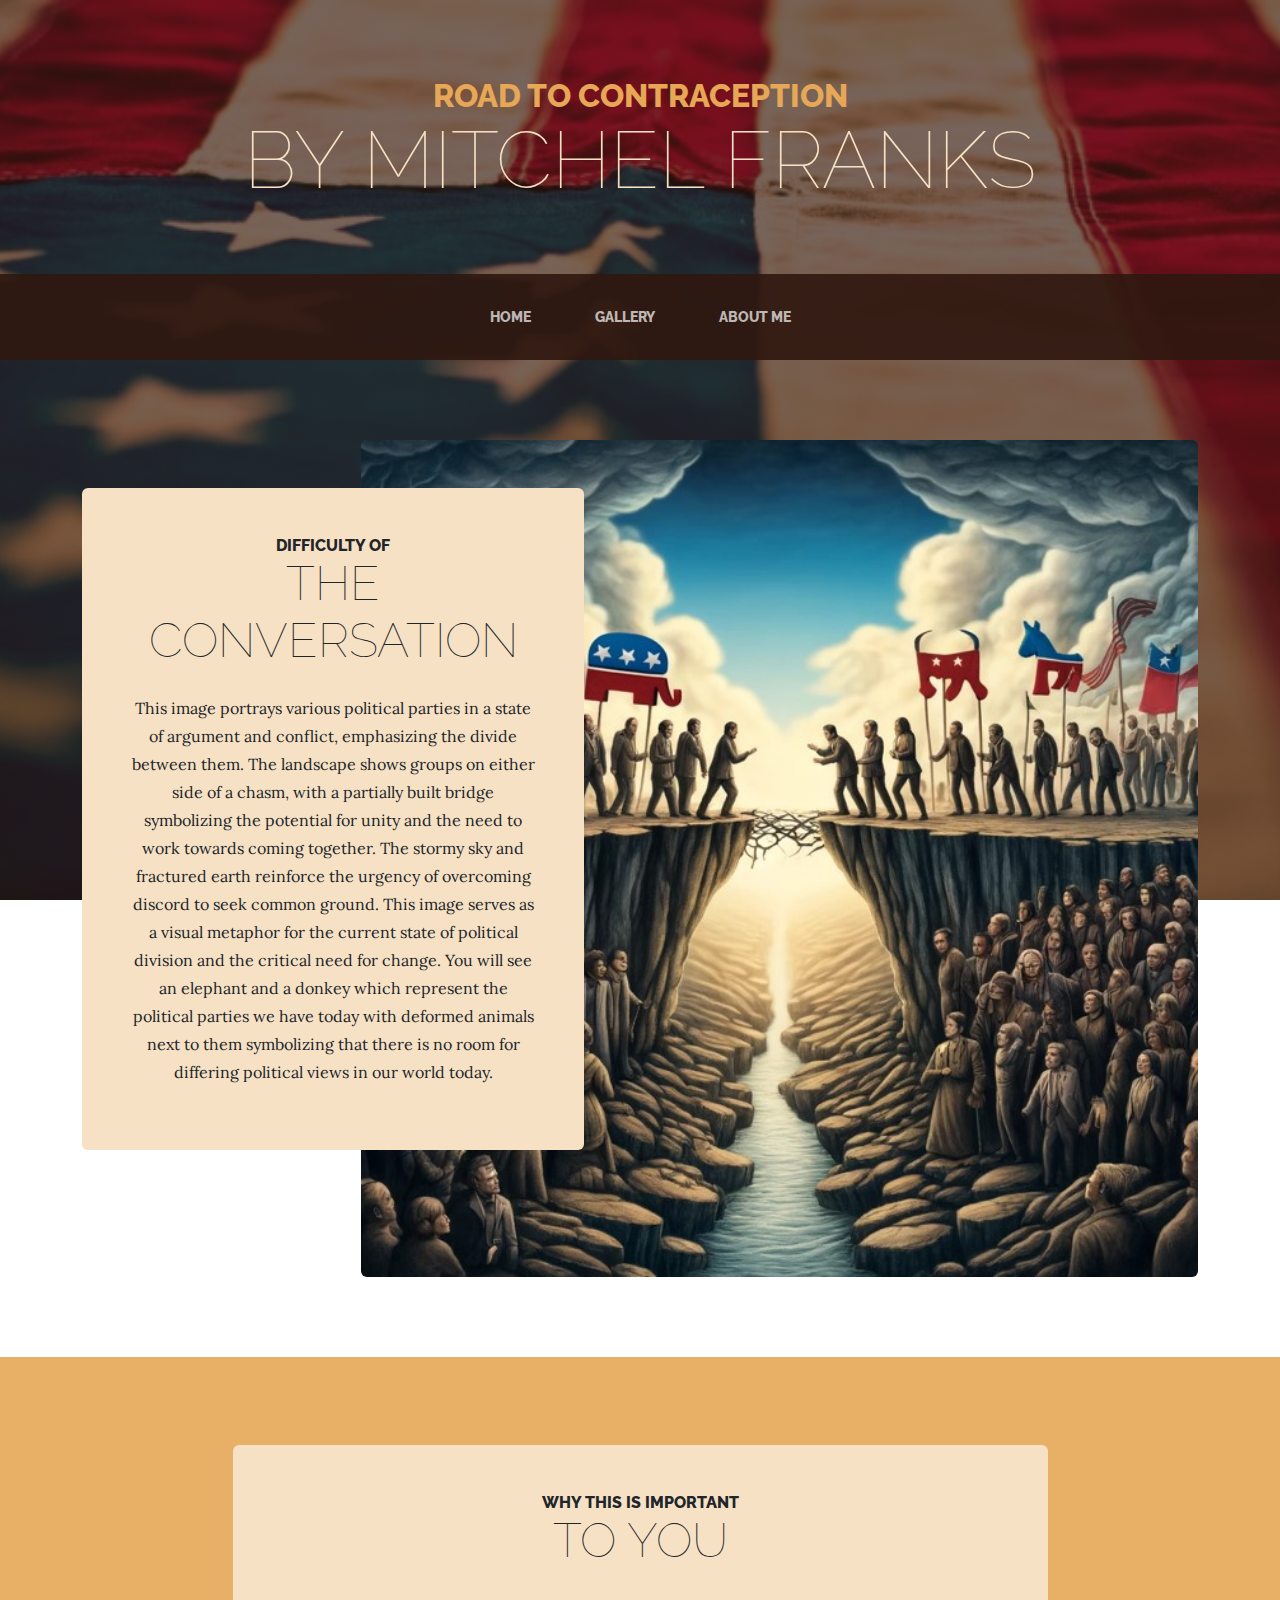
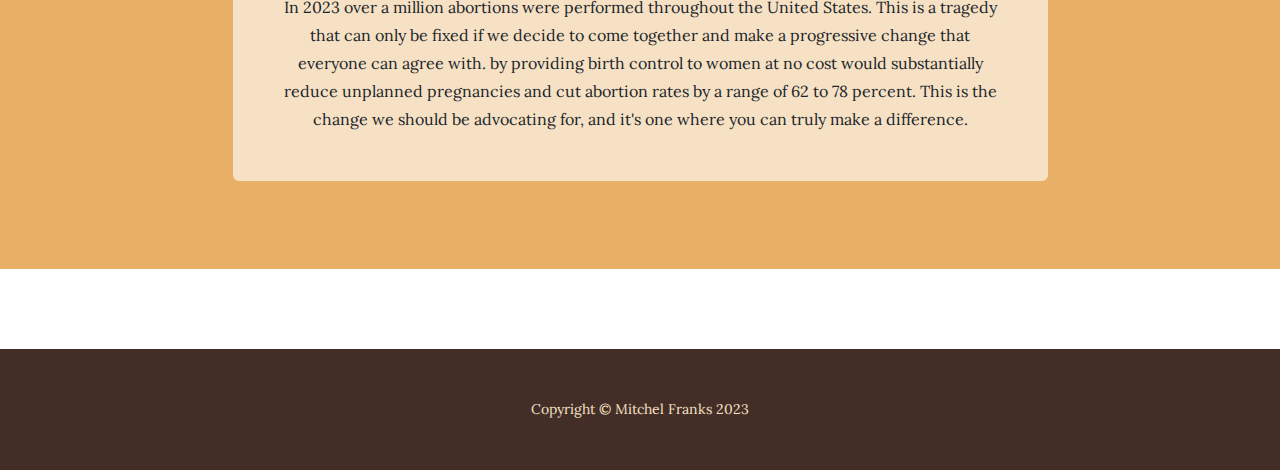
==== index.html @ 3abc6448 "Add files via upload" ====
<!DOCTYPE html>
<html lang="en">
    <head>
        <meta charset="utf-8" />
        <meta name="viewport" content="width=device-width, initial-scale=1, shrink-to-fit=no" />
        <meta name="description" content="" />
        <meta name="author" content="" />
        <title>road to contraception</title>
        <link rel="icon" type="image/x-icon" href="assets/favicon.ico" />
        <!-- Google fonts-->
        <link href="https://fonts.googleapis.com/css?family=Raleway:100,100i,200,200i,300,300i,400,400i,500,500i,600,600i,700,700i,800,800i,900,900i" rel="stylesheet" />
        <link href="https://fonts.googleapis.com/css?family=Lora:400,400i,700,700i" rel="stylesheet" />
        <!-- Core theme CSS (includes Bootstrap)-->
        <link href="css/styles.css" rel="stylesheet" />
    </head>
    <body>
        <header>
            <h1 class="site-heading text-center text-faded d-none d-lg-block">
                <span class="site-heading-upper text-primary mb-3">Road to Contraception</span>
                <span class="site-heading-lower">By Mitchel Franks</span>
            </h1>
        </header>
        <!-- Navigation-->
        <nav class="navbar navbar-expand-lg navbar-dark py-lg-4" id="mainNav">
            <div class="container">
                <a class="navbar-brand text-uppercase fw-bold d-lg-none" href="index.html">Start Bootstrap</a>
                <button class="navbar-toggler" type="button" data-bs-toggle="collapse" data-bs-target="#navbarSupportedContent" aria-controls="navbarSupportedContent" aria-expanded="false" aria-label="Toggle navigation"><span class="navbar-toggler-icon"></span></button>
                <div class="collapse navbar-collapse" id="navbarSupportedContent">
                    <ul class="navbar-nav mx-auto">
                        <li class="nav-item px-lg-4"><a class="nav-link text-uppercase" href="index.html">Home</a></li>
                        
                        <li class="nav-item px-lg-4"><a class="nav-link text-uppercase" href="products.html">Gallery</a></li>
                        <li class="nav-item px-lg-4"><a class="nav-link text-uppercase" href="about.html">About me</a></li>
                        <!-- <li class="nav-item px-lg-4"><a class="nav-link text-uppercase" href="store.html">Store</a></li> -->
                    </ul>
                </div>
            </div>
        </nav>
        <section class="page-section clearfix">
            <div class="container">
                <div class="intro">
                    <img class="intro-img img-fluid mb-3 mb-lg-0 rounded" src="assets/img/intro.jpg" alt="..." />
                    <div class="intro-text left-0 text-center bg-faded p-5 rounded">
                        <h2 class="section-heading mb-4">
                            <span class="section-heading-upper">Difficulty of</span>
                            <span class="section-heading-lower">The Conversation</span>
                        </h2>
                        <p class="mb-3">This image portrays various political parties in a state of argument and conflict, emphasizing the divide between them. The landscape shows groups on either side of a chasm, with a partially built bridge symbolizing the potential for unity and the need to work towards coming together. The stormy sky and fractured earth reinforce the urgency of overcoming discord to seek common ground. This image serves as a visual metaphor for the current state of political division and the critical need for change. You will see an elephant and a donkey which represent the political parties we have today with deformed animals next to them symbolizing that there is no room for differing political views in our world today.

                        </p>
                        <!-- <div class="intro-button mx-auto"><a class="btn btn-primary btn-xl" href="#!">Visit Us Today!</a></div> -->
                    </div>
                </div>
            </div>
        </section>
        <section class="page-section cta">
            <div class="container">
                <div class="row">
                    <div class="col-xl-9 mx-auto">
                        <div class="cta-inner bg-faded text-center rounded">
                            <h2 class="section-heading mb-4">
                                <span class="section-heading-upper">Why This is Important</span>
                                <span class="section-heading-lower">To You</span>
                            </h2>
                            <p class="mb-0">In 2023 over a million abortions were performed throughout the United States. This is a tragedy that can only be fixed if we decide to come together and make a progressive change that everyone can agree with. by providing birth control to women at no cost would substantially reduce unplanned pregnancies and cut abortion rates by a range of 62 to 78 percent. This is the change we should be advocating for, and it's one where you can truly make a difference.
                        </div>
                    </div>
                </div>
            </div>
        </section>
        <footer class="footer text-faded text-center py-5">
            <div class="container"><p class="m-0 small">Copyright &copy; Mitchel Franks 2023</p></div>
        </footer>
        <!-- Bootstrap core JS-->
        <script src="https://cdn.jsdelivr.net/npm/bootstrap@5.2.3/dist/js/bootstrap.bundle.min.js"></script>
        <!-- Core theme JS-->
        <script src="js/scripts.js"></script>
    </body>
</html>
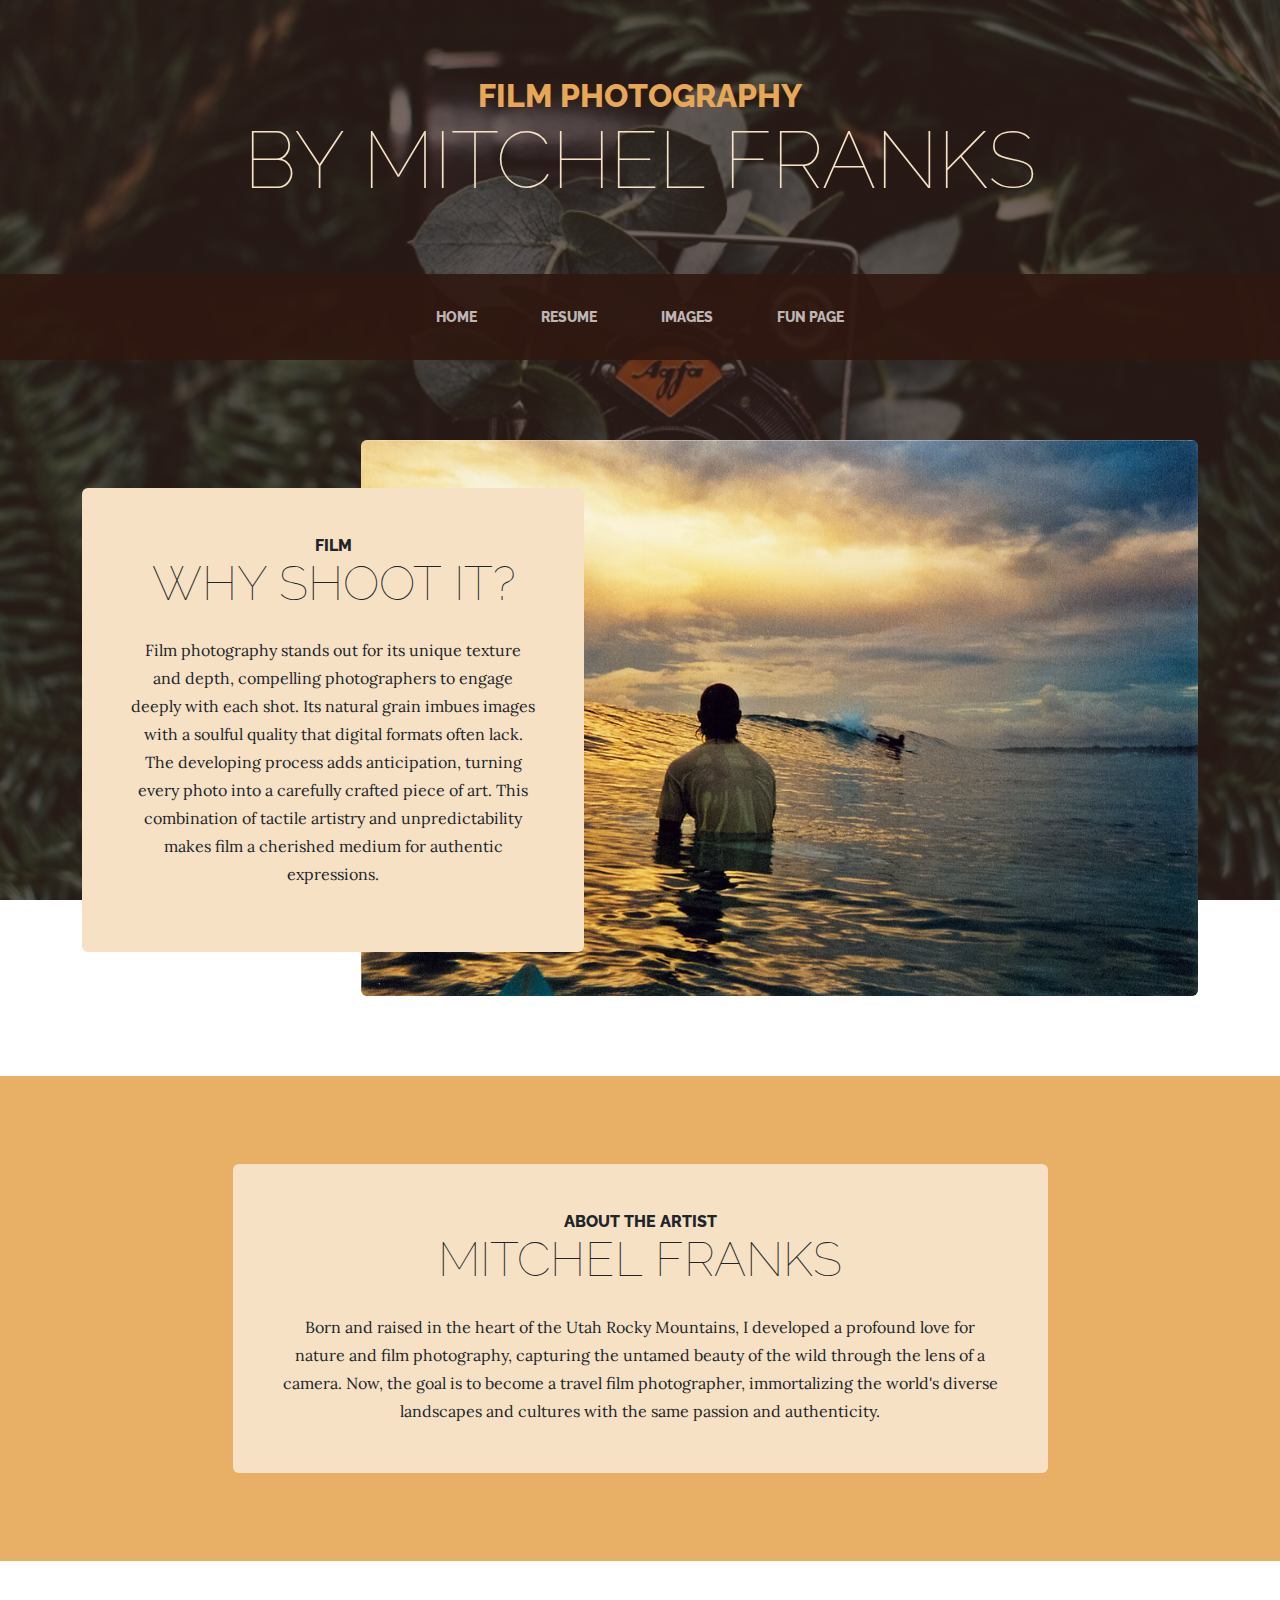
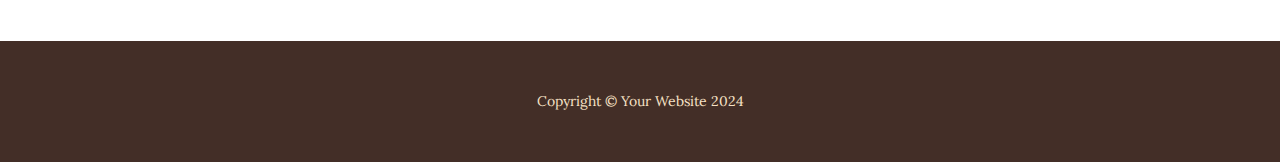
==== commit 5f90215d: "Add files via upload" ====
--- a/index.html
+++ b/index.html
@@ -5,7 +5,7 @@
         <meta name="viewport" content="width=device-width, initial-scale=1, shrink-to-fit=no" />
         <meta name="description" content="" />
         <meta name="author" content="" />
-        <title>road to contraception</title>
+        <title>Film Photograhy</title>
         <link rel="icon" type="image/x-icon" href="assets/favicon.ico" />
         <!-- Google fonts-->
         <link href="https://fonts.googleapis.com/css?family=Raleway:100,100i,200,200i,300,300i,400,400i,500,500i,600,600i,700,700i,800,800i,900,900i" rel="stylesheet" />
@@ -16,7 +16,7 @@
     <body>
         <header>
             <h1 class="site-heading text-center text-faded d-none d-lg-block">
-                <span class="site-heading-upper text-primary mb-3">Road to Contraception</span>
+                <span class="site-heading-upper text-primary mb-3">Film Photography</span>
                 <span class="site-heading-lower">By Mitchel Franks</span>
             </h1>
         </header>
@@ -28,10 +28,9 @@
                 <div class="collapse navbar-collapse" id="navbarSupportedContent">
                     <ul class="navbar-nav mx-auto">
                         <li class="nav-item px-lg-4"><a class="nav-link text-uppercase" href="index.html">Home</a></li>
-                        
-                        <li class="nav-item px-lg-4"><a class="nav-link text-uppercase" href="products.html">Gallery</a></li>
-                        <li class="nav-item px-lg-4"><a class="nav-link text-uppercase" href="about.html">About me</a></li>
-                        <!-- <li class="nav-item px-lg-4"><a class="nav-link text-uppercase" href="store.html">Store</a></li> -->
+                        <li class="nav-item px-lg-4"><a class="nav-link text-uppercase" href="web dev project/resume.html">resume</a></li>
+                        <li class="nav-item px-lg-4"><a class="nav-link text-uppercase" href="products.html">Images</a></li>
+                        <li class="nav-item px-lg-4"><a class="nav-link text-uppercase" href="web dev project/index.html">Fun Page</a></li>
                     </ul>
                 </div>
             </div>
@@ -42,12 +41,11 @@
                     <img class="intro-img img-fluid mb-3 mb-lg-0 rounded" src="assets/img/intro.jpg" alt="..." />
                     <div class="intro-text left-0 text-center bg-faded p-5 rounded">
                         <h2 class="section-heading mb-4">
-                            <span class="section-heading-upper">Difficulty of</span>
-                            <span class="section-heading-lower">The Conversation</span>
+                            <span class="section-heading-upper">Film</span>
+                            <span class="section-heading-lower">Why Shoot It?</span>
                         </h2>
-                        <p class="mb-3">This image portrays various political parties in a state of argument and conflict, emphasizing the divide between them. The landscape shows groups on either side of a chasm, with a partially built bridge symbolizing the potential for unity and the need to work towards coming together. The stormy sky and fractured earth reinforce the urgency of overcoming discord to seek common ground. This image serves as a visual metaphor for the current state of political division and the critical need for change. You will see an elephant and a donkey which represent the political parties we have today with deformed animals next to them symbolizing that there is no room for differing political views in our world today.
-
-                        </p>
+                        <p class="mb-3">
+                            Film photography stands out for its unique texture and depth, compelling photographers to engage deeply with each shot. Its natural grain imbues images with a soulful quality that digital formats often lack. The developing process adds anticipation, turning every photo into a carefully crafted piece of art. This combination of tactile artistry and unpredictability makes film a cherished medium for authentic expressions.</p>
                         <!-- <div class="intro-button mx-auto"><a class="btn btn-primary btn-xl" href="#!">Visit Us Today!</a></div> -->
                     </div>
                 </div>
@@ -59,17 +57,24 @@
                     <div class="col-xl-9 mx-auto">
                         <div class="cta-inner bg-faded text-center rounded">
                             <h2 class="section-heading mb-4">
-                                <span class="section-heading-upper">Why This is Important</span>
-                                <span class="section-heading-lower">To You</span>
+                                <span class="section-heading-upper">About the Artist</span>
+                                <span class="section-heading-lower">Mitchel Franks</span>
                             </h2>
-                            <p class="mb-0">In 2023 over a million abortions were performed throughout the United States. This is a tragedy that can only be fixed if we decide to come together and make a progressive change that everyone can agree with. by providing birth control to women at no cost would substantially reduce unplanned pregnancies and cut abortion rates by a range of 62 to 78 percent. This is the change we should be advocating for, and it's one where you can truly make a difference.
+                            <p class="mb-0">Born and raised in the heart of the Utah Rocky Mountains, I developed a profound love for nature and film photography, capturing the untamed beauty of the wild through the lens of a camera. Now, the goal is to become a travel film photographer, immortalizing the world's diverse landscapes and cultures with the same passion and authenticity.
+
+
+
+
+
+
+                            </p>
                         </div>
                     </div>
                 </div>
             </div>
         </section>
         <footer class="footer text-faded text-center py-5">
-            <div class="container"><p class="m-0 small">Copyright &copy; Mitchel Franks 2023</p></div>
+            <div class="container"><p class="m-0 small">Copyright &copy; Your Website 2024</p></div>
         </footer>
         <!-- Bootstrap core JS-->
         <script src="https://cdn.jsdelivr.net/npm/bootstrap@5.2.3/dist/js/bootstrap.bundle.min.js"></script>
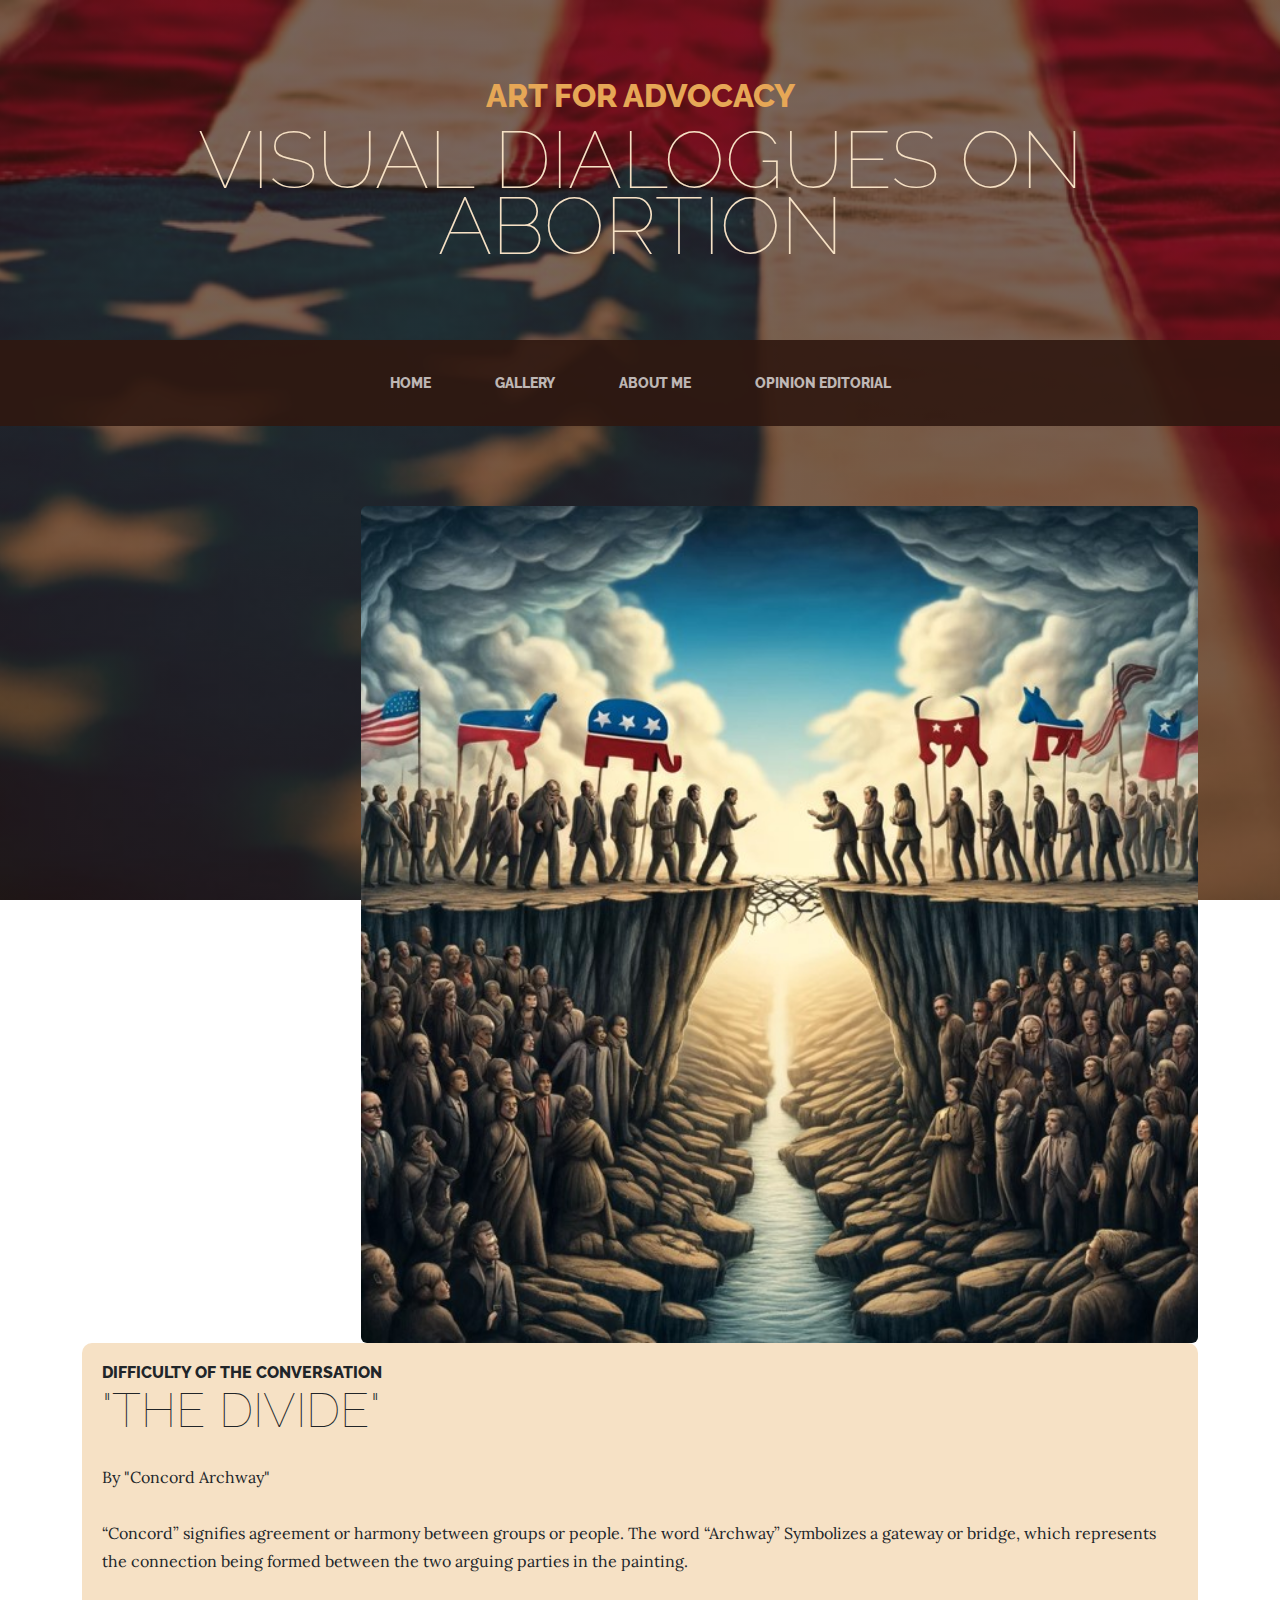
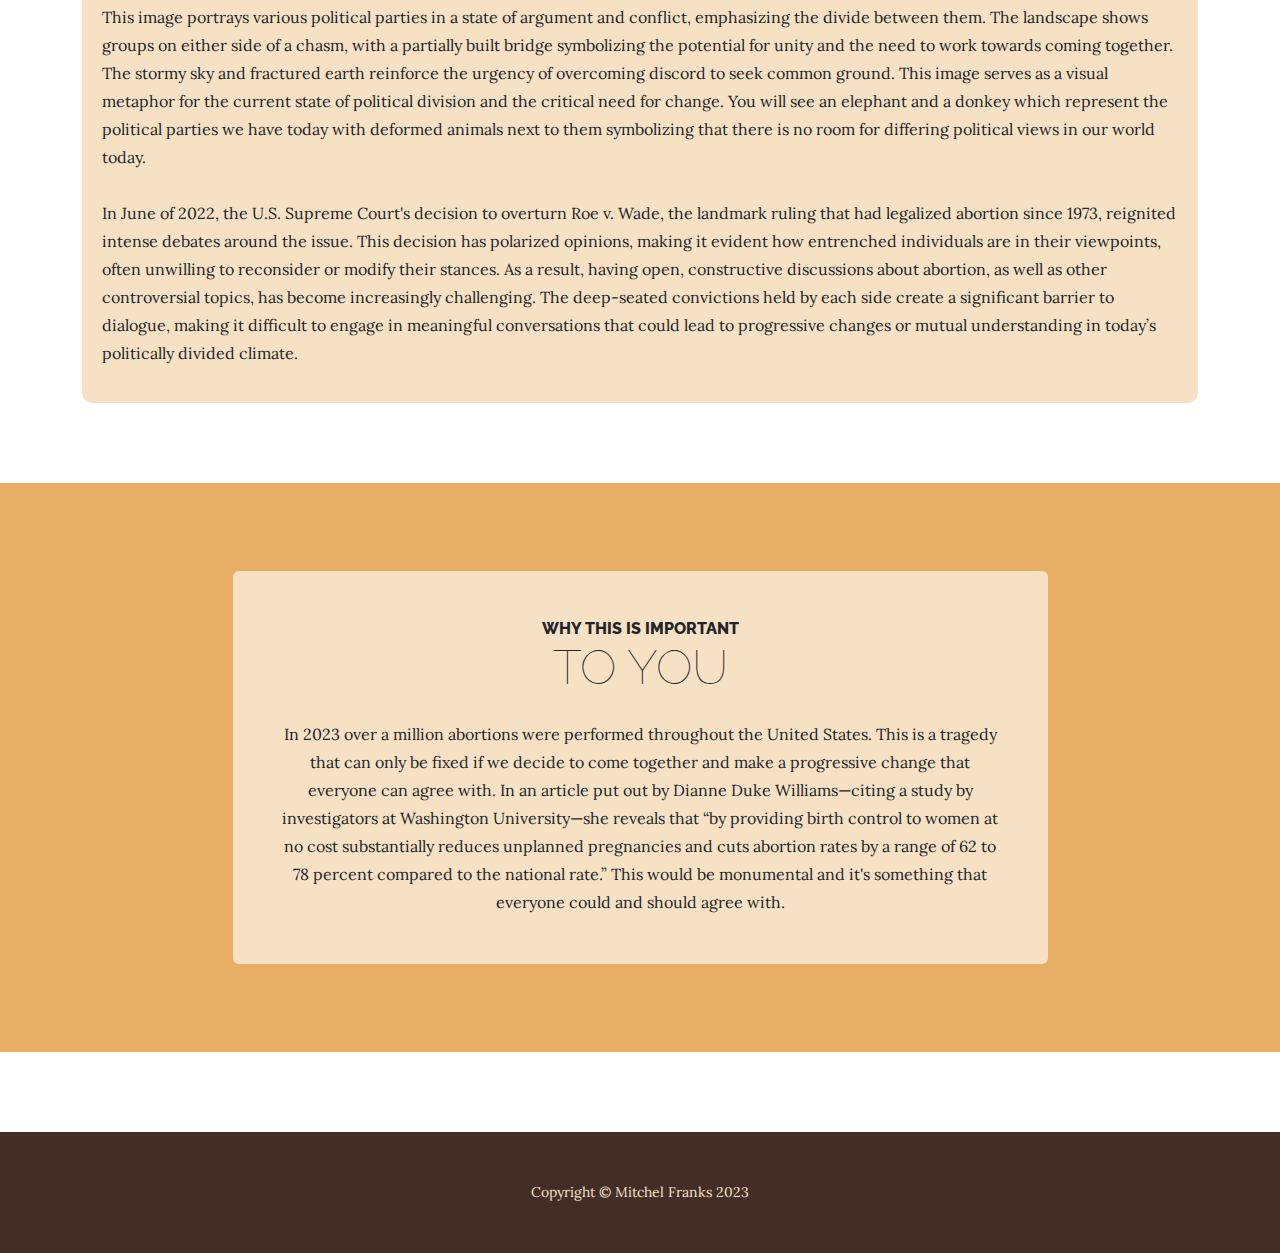
==== commit ab7473dc: "Add files via upload" ====
--- a/index.html
+++ b/index.html
@@ -5,19 +5,20 @@
         <meta name="viewport" content="width=device-width, initial-scale=1, shrink-to-fit=no" />
         <meta name="description" content="" />
         <meta name="author" content="" />
-        <title>Film Photograhy</title>
+        <title>Art for Advocacy</title>
         <link rel="icon" type="image/x-icon" href="assets/favicon.ico" />
         <!-- Google fonts-->
         <link href="https://fonts.googleapis.com/css?family=Raleway:100,100i,200,200i,300,300i,400,400i,500,500i,600,600i,700,700i,800,800i,900,900i" rel="stylesheet" />
         <link href="https://fonts.googleapis.com/css?family=Lora:400,400i,700,700i" rel="stylesheet" />
         <!-- Core theme CSS (includes Bootstrap)-->
         <link href="css/styles.css" rel="stylesheet" />
+        <link rel="stylesheet" href="css/freedom.css" />
     </head>
     <body>
         <header>
             <h1 class="site-heading text-center text-faded d-none d-lg-block">
-                <span class="site-heading-upper text-primary mb-3">Film Photography</span>
-                <span class="site-heading-lower">By Mitchel Franks</span>
+                <span class="site-heading-upper text-primary mb-3">Art for Advocacy</span>
+                <span class="site-heading-lower">Visual Dialogues on Abortion</span>
             </h1>
         </header>
         <!-- Navigation-->
@@ -28,9 +29,10 @@
                 <div class="collapse navbar-collapse" id="navbarSupportedContent">
                     <ul class="navbar-nav mx-auto">
                         <li class="nav-item px-lg-4"><a class="nav-link text-uppercase" href="index.html">Home</a></li>
-                        <li class="nav-item px-lg-4"><a class="nav-link text-uppercase" href="web dev project/resume.html">resume</a></li>
-                        <li class="nav-item px-lg-4"><a class="nav-link text-uppercase" href="products.html">Images</a></li>
-                        <li class="nav-item px-lg-4"><a class="nav-link text-uppercase" href="web dev project/index.html">Fun Page</a></li>
+                        
+                        <li class="nav-item px-lg-4"><a class="nav-link text-uppercase" href="products.html">Gallery</a></li>
+                        <li class="nav-item px-lg-4"><a class="nav-link text-uppercase" href="about.html">About me</a></li>
+                        <li class="nav-item px-lg-4"><a class="nav-link text-uppercase" href="https://docs.google.com/document/d/17Y_voRdCfugl4H2Xn-b7BCHQ7sppabqNsRuHS8Cb6t0/edit" target="_blank">Opinion Editorial</a></li>
                     </ul>
                 </div>
             </div>
@@ -39,13 +41,29 @@
             <div class="container">
                 <div class="intro">
                     <img class="intro-img img-fluid mb-3 mb-lg-0 rounded" src="assets/img/intro.jpg" alt="..." />
-                    <div class="intro-text left-0 text-center bg-faded p-5 rounded">
+                    <div class="freedom">
                         <h2 class="section-heading mb-4">
-                            <span class="section-heading-upper">Film</span>
-                            <span class="section-heading-lower">Why Shoot It?</span>
+                            <span class="section-heading-upper">Difficulty of The Conversation</span>
+                            <span class="section-heading-lower">"The Divide"</span>
                         </h2>
-                        <p class="mb-3">
-                            Film photography stands out for its unique texture and depth, compelling photographers to engage deeply with each shot. Its natural grain imbues images with a soulful quality that digital formats often lack. The developing process adds anticipation, turning every photo into a carefully crafted piece of art. This combination of tactile artistry and unpredictability makes film a cherished medium for authentic expressions.</p>
+                        <p class="long-text">
+    By "Concord Archway"
+<br><br>
+“Concord” signifies agreement or harmony between groups or people. The word “Archway” Symbolizes a gateway or bridge, which represents the connection being formed between the two arguing parties in the painting.
+<br><br>
+This image portrays various political parties in a state of argument and conflict, emphasizing the divide between them. The landscape shows groups on either side of a chasm, with a partially built bridge symbolizing the potential for unity and the need to work towards coming together. The stormy sky and fractured earth reinforce the urgency of overcoming discord to seek common ground. This image serves as a visual metaphor for the current state of political division and the critical need for change. You will see an elephant and a donkey which represent the political parties we have today with deformed animals next to them symbolizing that there is no room for differing political views in our world today.
+
+
+
+
+
+<br><br>
+
+
+In June of 2022, the U.S. Supreme Court's decision to overturn Roe v. Wade, the landmark ruling that had legalized abortion since 1973, reignited intense debates around the issue. This decision has polarized opinions, making it evident how entrenched individuals are in their viewpoints, often unwilling to reconsider or modify their stances. As a result, having open, constructive discussions about abortion, as well as other controversial topics, has become increasingly challenging. The deep-seated convictions held by each side create a significant barrier to dialogue, making it difficult to engage in meaningful conversations that could lead to progressive changes or mutual understanding in today’s politically divided climate.
+
+</p>
+
                         <!-- <div class="intro-button mx-auto"><a class="btn btn-primary btn-xl" href="#!">Visit Us Today!</a></div> -->
                     </div>
                 </div>
@@ -57,24 +75,18 @@
                     <div class="col-xl-9 mx-auto">
                         <div class="cta-inner bg-faded text-center rounded">
                             <h2 class="section-heading mb-4">
-                                <span class="section-heading-upper">About the Artist</span>
-                                <span class="section-heading-lower">Mitchel Franks</span>
+                                <span class="section-heading-upper">Why This is Important</span>
+                                <span class="section-heading-lower">To You</span>
                             </h2>
-                            <p class="mb-0">Born and raised in the heart of the Utah Rocky Mountains, I developed a profound love for nature and film photography, capturing the untamed beauty of the wild through the lens of a camera. Now, the goal is to become a travel film photographer, immortalizing the world's diverse landscapes and cultures with the same passion and authenticity.
+                            <p class="mb-0">In 2023 over a million abortions were performed throughout the United States. This is a tragedy that can only be fixed if we decide to come together and make a progressive change that everyone can agree with. In an article put out by Dianne Duke Williams—citing a study by investigators at Washington University—she reveals that “by providing birth control to women at no cost substantially reduces unplanned pregnancies and cuts abortion rates by a range of 62 to 78 percent compared to the national rate.” This would be monumental and it's something that everyone could and should agree with. 
 
-
-
-
-
-
-                            </p>
                         </div>
                     </div>
                 </div>
             </div>
         </section>
         <footer class="footer text-faded text-center py-5">
-            <div class="container"><p class="m-0 small">Copyright &copy; Your Website 2024</p></div>
+            <div class="container"><p class="m-0 small">Copyright &copy; Mitchel Franks 2023</p></div>
         </footer>
         <!-- Bootstrap core JS-->
         <script src="https://cdn.jsdelivr.net/npm/bootstrap@5.2.3/dist/js/bootstrap.bundle.min.js"></script>
--- a/css/freedom.css
+++ b/css/freedom.css
@@ -0,0 +1,7 @@
+.freedom{
+    float: left !important;
+    margin-left: 0%;
+    background-color: #f6e1c5;
+    padding: 20px;
+    border-radius: 10px;
+}